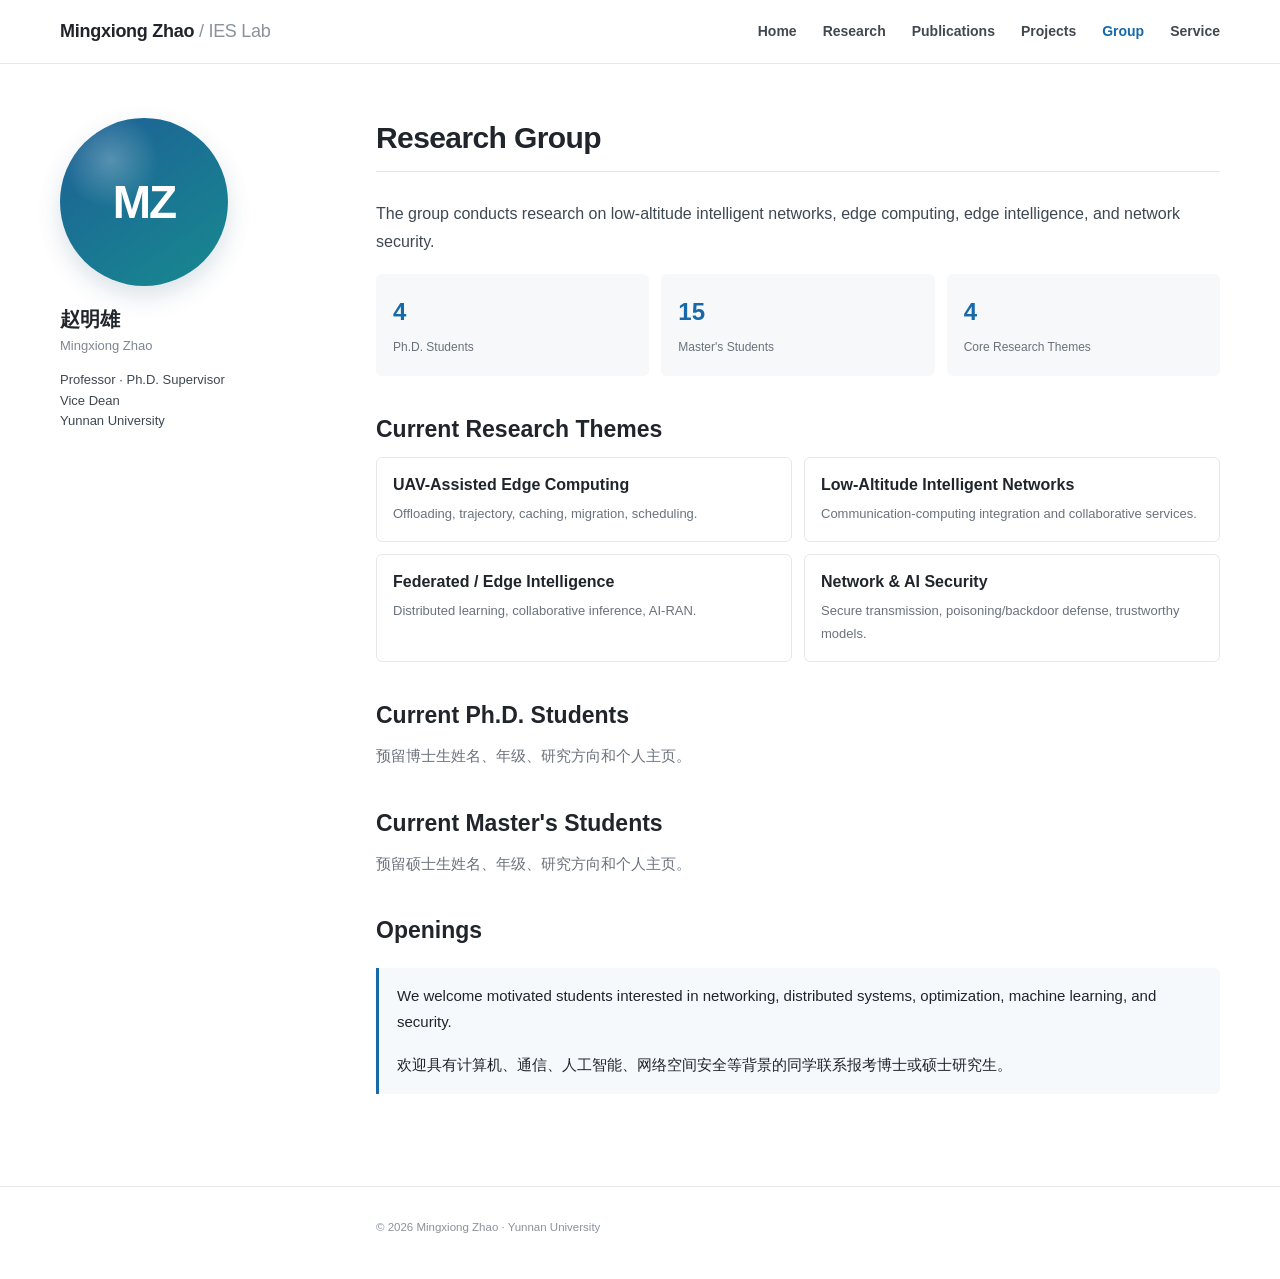
==== group/index.html @ 4dda2a2f "Add group page" ====
<!doctype html><html lang="zh-CN"><head><meta charset="utf-8"><meta name="viewport" content="width=device-width,initial-scale=1"><title>Group | Mingxiong Zhao</title><link rel="stylesheet" href="../assets/css/main.css"></head><body><header class="site-header"><div class="navbar"><a class="site-title" href="../index.html">Mingxiong Zhao <span>/ IES Lab</span></a><button class="menu-btn">☰</button><nav class="nav-links"><a href="../index.html">Home</a><a href="../research/">Research</a><a href="../publications/">Publications</a><a href="../projects/">Projects</a><a href="../group/" class="active">Group</a><a href="../service/">Service</a></nav></div></header><div class="layout"><aside class="sidebar"><div class="sidebar-inner"><div class="avatar">MZ</div><div><h2>赵明雄</h2><p class="name-en">Mingxiong Zhao</p><p class="role">Professor · Ph.D. Supervisor<br>Vice Dean<br>Yunnan University</p></div></div></aside><main class="content"><h1>Research Group</h1><p class="lead">The group conducts research on low-altitude intelligent networks, edge computing, edge intelligence, and network security.</p><div class="group-stats"><div class="group-stat"><strong>4</strong><span>Ph.D. Students</span></div><div class="group-stat"><strong>15</strong><span>Master's Students</span></div><div class="group-stat"><strong>4</strong><span>Core Research Themes</span></div></div><h2>Current Research Themes</h2><div class="topic-grid"><div class="topic-card"><h3>UAV-Assisted Edge Computing</h3><p>Offloading, trajectory, caching, migration, scheduling.</p></div><div class="topic-card"><h3>Low-Altitude Intelligent Networks</h3><p>Communication-computing integration and collaborative services.</p></div><div class="topic-card"><h3>Federated / Edge Intelligence</h3><p>Distributed learning, collaborative inference, AI-RAN.</p></div><div class="topic-card"><h3>Network & AI Security</h3><p>Secure transmission, poisoning/backdoor defense, trustworthy models.</p></div></div><h2>Current Ph.D. Students</h2><p class="muted">预留博士生姓名、年级、研究方向和个人主页。</p><h2>Current Master's Students</h2><p class="muted">预留硕士生姓名、年级、研究方向和个人主页。</p><h2>Openings</h2><div class="notice"><p>We welcome motivated students interested in networking, distributed systems, optimization, machine learning, and security.</p><p>欢迎具有计算机、通信、人工智能、网络空间安全等背景的同学联系报考博士或硕士研究生。</p></div></main></div><footer class="footer"><div class="footer-inner"><p>© 2026 Mingxiong Zhao · Yunnan University</p></div></footer><script src="../assets/js/main.js"></script></body></html>
---- assets/css/main.css ----
:root{--ink:#20252b;--muted:#69727c;--line:#e5e8eb;--paper:#fff;--wash:#f7f8fa;--accent:#1769aa;--accent2:#137f88;--navh:64px;--content:1160px;--side:250px}*{box-sizing:border-box}html{scroll-behavior:smooth}body{margin:0;color:var(--ink);background:var(--paper);font-family:-apple-system,BlinkMacSystemFont,"Segoe UI","Helvetica Neue","PingFang SC","Hiragino Sans GB","Microsoft YaHei",Arial,sans-serif;font-size:15px;line-height:1.75}a{color:var(--accent);text-decoration:none}a:hover{text-decoration:underline}.site-header{height:var(--navh);border-bottom:1px solid var(--line);background:rgba(255,255,255,.96);position:sticky;top:0;z-index:30;backdrop-filter:blur(10px)}.navbar{width:min(calc(100% - 36px),var(--content));height:100%;margin:0 auto;display:flex;align-items:center;justify-content:space-between;gap:24px}.site-title{color:var(--ink);font-size:18px;font-weight:700;letter-spacing:-.015em}.site-title:hover{text-decoration:none;color:var(--accent)}.site-title span{color:#8a939c;font-weight:500}.nav-links{display:flex;align-items:center;gap:26px}.nav-links a{color:#414950;font-size:14px;font-weight:550}.nav-links a.active{color:var(--accent);font-weight:700}.menu-btn{display:none;border:0;background:transparent;font-size:24px;cursor:pointer}.layout{width:min(calc(100% - 36px),var(--content));margin:0 auto;display:grid;grid-template-columns:var(--side) minmax(0,1fr);gap:66px;padding:54px 0 70px}.sidebar{position:relative}.sidebar-inner{position:sticky;top:calc(var(--navh) + 34px)}.avatar{width:168px;height:168px;border-radius:50%;display:grid;place-items:center;color:white;font-weight:750;font-size:46px;letter-spacing:-.04em;background:radial-gradient(circle at 30% 25%,rgba(255,255,255,.26),transparent 28%),linear-gradient(145deg,#1d5f96,#178a8f);box-shadow:0 10px 25px rgba(25,73,110,.16)}.sidebar h2{margin:20px 0 0;font-size:20px;line-height:1.35}.sidebar .name-en{margin:2px 0 12px;color:#7d8791;font-size:13px}.sidebar .role{margin:0;color:#3e4851;font-size:13px;line-height:1.6}.sidebar-meta{margin-top:18px;padding-top:15px;border-top:1px solid var(--line)}.meta-row{display:flex;gap:9px;margin:8px 0;color:#59636d;font-size:12px}.meta-label{min-width:20px;color:#9aa2aa}.sidebar-links{margin-top:18px;display:flex;flex-direction:column;gap:7px}.sidebar-links a{font-size:12.5px}.content{min-width:0}.content h1{margin:0 0 28px;padding-bottom:14px;border-bottom:1px solid var(--line);font-size:30px;line-height:1.3;letter-spacing:-.02em}.content h2{margin:38px 0 12px;font-size:23px;line-height:1.35}.content h3{margin:28px 0 8px;font-size:18px;line-height:1.4}.content p{margin:0 0 17px}.lead{font-size:16px;color:#3f4851}.muted{color:var(--muted)}.rule{border:0;border-top:1px solid var(--line);margin:28px 0}.notice{border-left:3px solid var(--accent);background:#f5f9fc;padding:15px 18px;margin:22px 0;border-radius:0 6px 6px 0}.notice p:last-child{margin-bottom:0}.interests{padding-left:22px}.interests li{margin:6px 0}.quick-stats{display:grid;grid-template-columns:repeat(4,1fr);gap:12px;margin:26px 0 30px}.stat{border:1px solid var(--line);border-radius:7px;padding:16px 14px;background:#fbfcfd}.stat strong{display:block;font-size:25px;line-height:1.15;color:#315f7f}.stat span{display:block;margin-top:5px;color:var(--muted);font-size:11.5px}.research-block{display:grid;grid-template-columns:72px 1fr;gap:18px;padding:22px 0;border-bottom:1px solid var(--line)}.research-no{width:54px;height:54px;border-radius:50%;display:grid;place-items:center;border:1px solid #ced8e0;color:var(--accent);font-weight:700}.research-block h2{margin:0 0 7px;font-size:21px}.research-block p:last-child{margin-bottom:0}.pub-toc{padding:14px 18px;background:var(--wash);border:1px solid var(--line);border-radius:6px;margin:18px 0 28px}.pub-toc strong{display:block;margin-bottom:5px}.pub-toc a{margin-right:14px;font-size:13px}.pub-list{padding-left:20px}.pub-list li{margin:0 0 15px;padding-left:4px}.pub-title{font-weight:650;color:#242b31}.badge{display:inline-block;margin-left:6px;padding:1px 6px;border-radius:4px;background:#edf5fa;color:#23628c;font-size:10px;font-weight:750;vertical-align:1px}.year-title{font-size:18px!important;margin-top:28px!important;color:#37404a}.project{display:grid;grid-template-columns:120px 1fr;gap:16px;padding:19px 0;border-bottom:1px solid var(--line)}.project .date{color:#66727d;font-size:13px;font-weight:650}.project h3{margin:0 0 5px;font-size:17px}.project p{margin:0;color:#5c6670}.group-stats{display:grid;grid-template-columns:repeat(3,1fr);gap:12px;margin:18px 0 28px}.group-stat{background:var(--wash);border-radius:6px;padding:17px}.group-stat strong{display:block;font-size:24px;color:var(--accent)}.group-stat span{font-size:12px;color:var(--muted)}.topic-grid{display:grid;grid-template-columns:repeat(2,1fr);gap:12px}.topic-card{border:1px solid var(--line);border-radius:6px;padding:16px}.topic-card h3{margin:0 0 6px;font-size:16px}.topic-card p{margin:0;font-size:13px;color:var(--muted)}.service-list{padding-left:20px}.service-list li{margin-bottom:9px}.footer{border-top:1px solid var(--line);padding:28px 0 40px;color:#8a9299;font-size:11.5px}.footer-inner{width:min(calc(100% - 36px),var(--content));margin:0 auto;padding-left:calc(var(--side) + 66px)}.footer p{margin:2px 0}.smallcaps{font-size:11px;letter-spacing:.12em;text-transform:uppercase;color:#8b949c}.highlight-box{margin:24px 0;padding:20px;border:1px solid #dbe5ea;background:#fbfdfe;border-radius:7px}.highlight-box h3{margin:0 0 8px}@media(max-width:900px){.layout{grid-template-columns:1fr;gap:30px;padding-top:32px}.sidebar-inner{position:static;display:grid;grid-template-columns:110px 1fr;column-gap:20px}.avatar{width:110px;height:110px;font-size:32px}.sidebar h2{margin-top:6px}.sidebar-meta,.sidebar-links{grid-column:1/-1}.quick-stats{grid-template-columns:repeat(2,1fr)}.footer-inner{padding-left:0}}@media(max-width:720px){:root{--navh:58px}.menu-btn{display:block}.nav-links{display:none;position:absolute;top:var(--navh);left:0;right:0;flex-direction:column;align-items:flex-start;gap:0;padding:10px 18px 16px;background:white;border-bottom:1px solid var(--line)}.nav-links.open{display:flex}.nav-links a{width:100%;padding:8px 0}.site-title{font-size:16px}.layout{width:min(calc(100% - 28px),var(--content))}.content h1{font-size:27px}.research-block,.project{grid-template-columns:1fr}.topic-grid,.group-stats{grid-template-columns:1fr}}
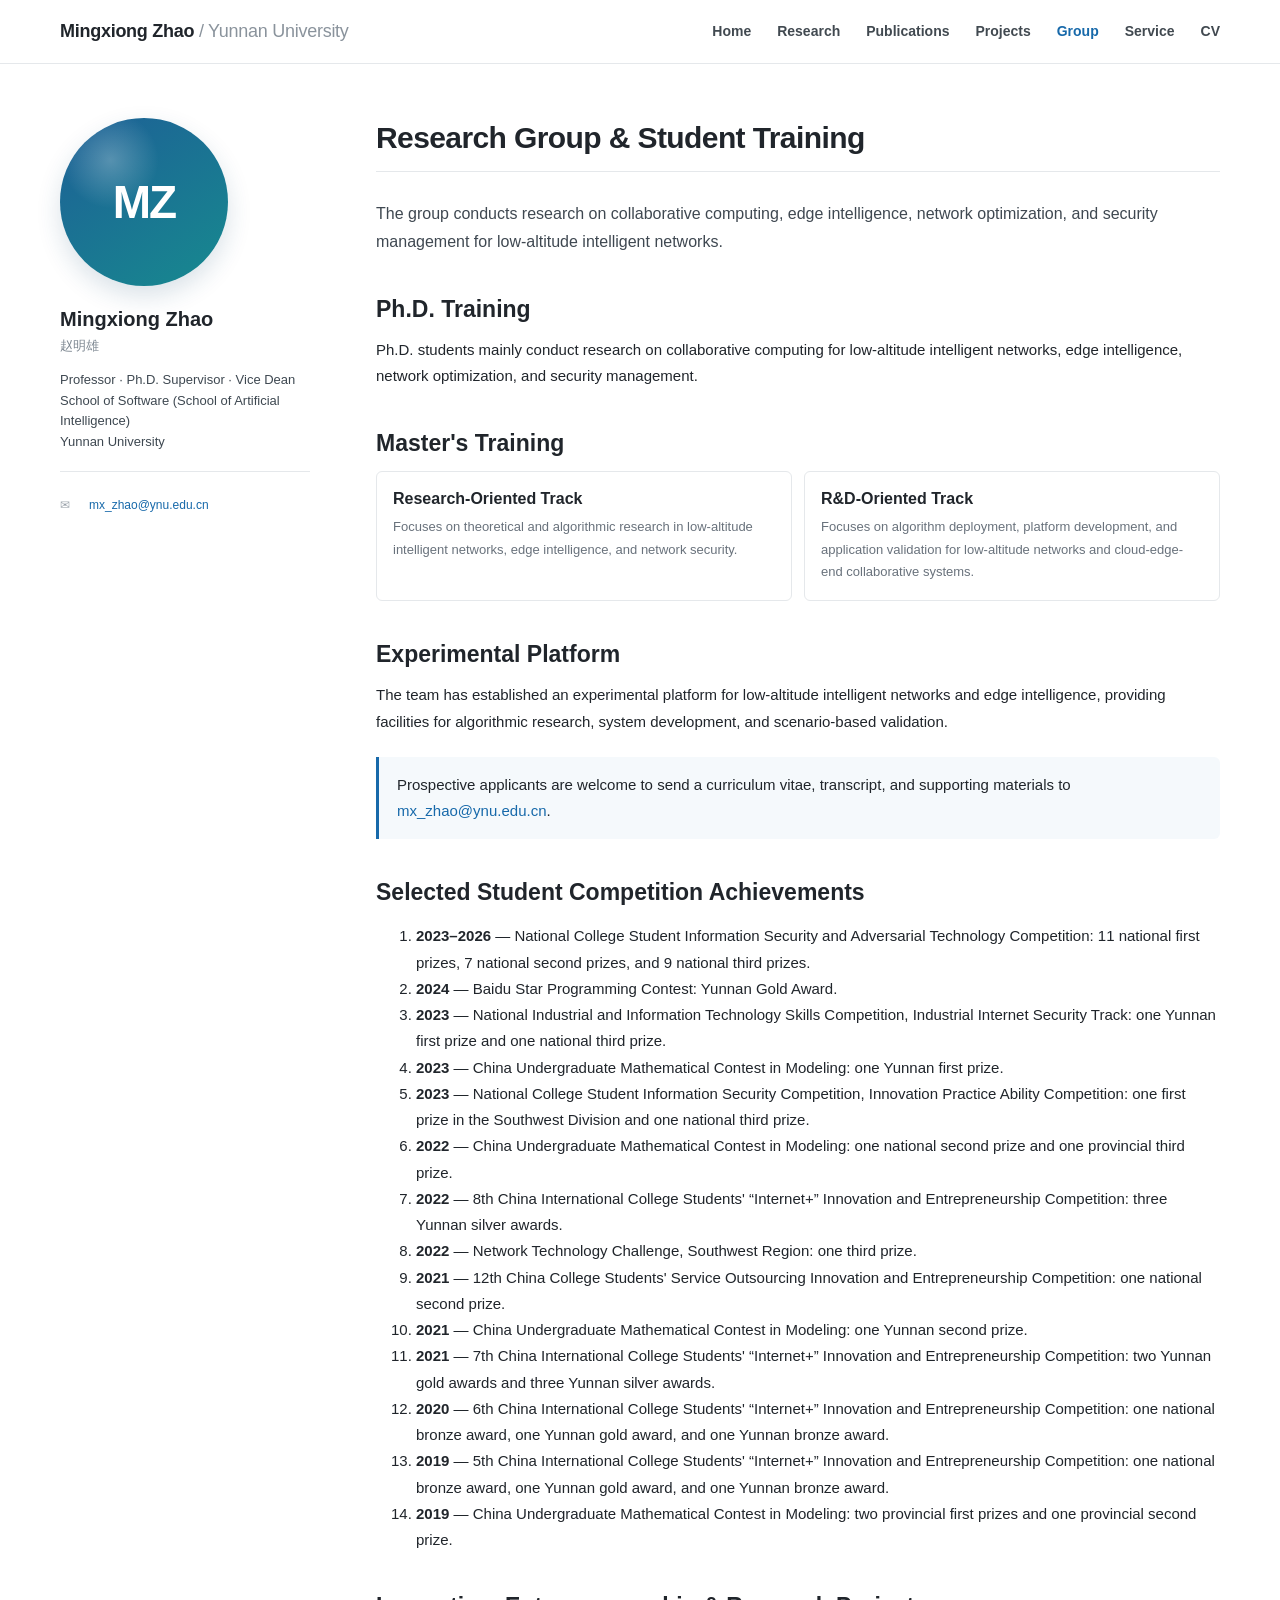
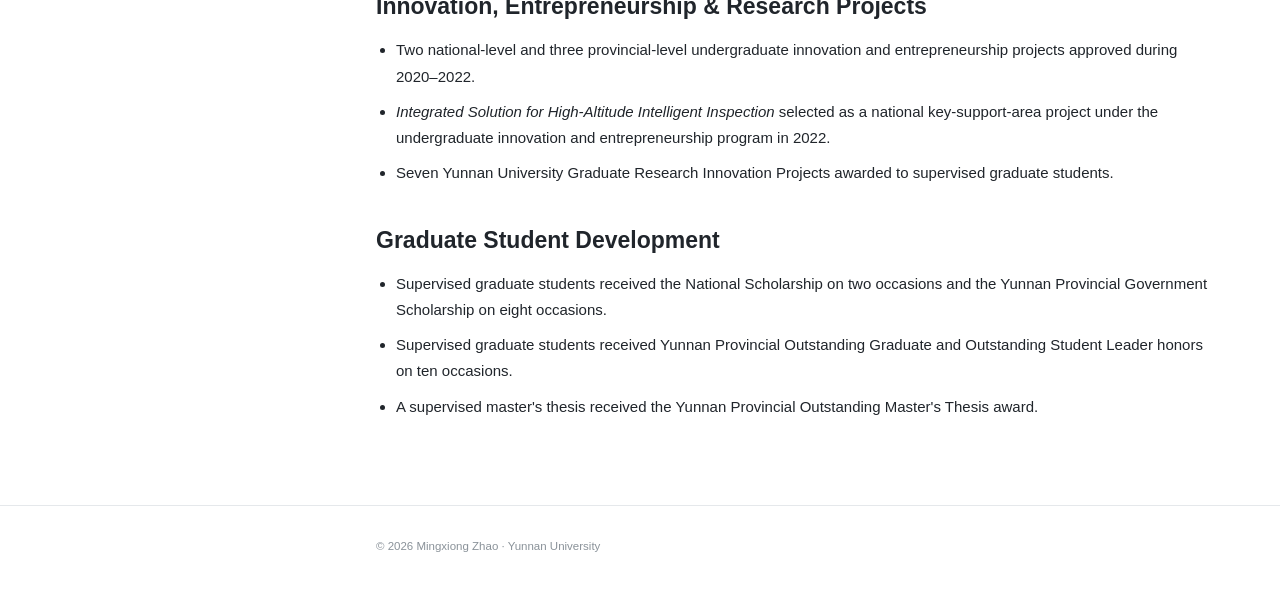
==== commit a3737e98: "Translate student training and achievements from CV" ====
--- a/group/index.html
+++ b/group/index.html
@@ -1 +1 @@
-<!doctype html><html lang="zh-CN"><head><meta charset="utf-8"><meta name="viewport" content="width=device-width,initial-scale=1"><title>Group | Mingxiong Zhao</title><link rel="stylesheet" href="../assets/css/main.css"></head><body><header class="site-header"><div class="navbar"><a class="site-title" href="../index.html">Mingxiong Zhao <span>/ IES Lab</span></a><button class="menu-btn">☰</button><nav class="nav-links"><a href="../index.html">Home</a><a href="../research/">Research</a><a href="../publications/">Publications</a><a href="../projects/">Projects</a><a href="../group/" class="active">Group</a><a href="../service/">Service</a></nav></div></header><div class="layout"><aside class="sidebar"><div class="sidebar-inner"><div class="avatar">MZ</div><div><h2>赵明雄</h2><p class="name-en">Mingxiong Zhao</p><p class="role">Professor · Ph.D. Supervisor<br>Vice Dean<br>Yunnan University</p></div></div></aside><main class="content"><h1>Research Group</h1><p class="lead">The group conducts research on low-altitude intelligent networks, edge computing, edge intelligence, and network security.</p><div class="group-stats"><div class="group-stat"><strong>4</strong><span>Ph.D. Students</span></div><div class="group-stat"><strong>15</strong><span>Master's Students</span></div><div class="group-stat"><strong>4</strong><span>Core Research Themes</span></div></div><h2>Current Research Themes</h2><div class="topic-grid"><div class="topic-card"><h3>UAV-Assisted Edge Computing</h3><p>Offloading, trajectory, caching, migration, scheduling.</p></div><div class="topic-card"><h3>Low-Altitude Intelligent Networks</h3><p>Communication-computing integration and collaborative services.</p></div><div class="topic-card"><h3>Federated / Edge Intelligence</h3><p>Distributed learning, collaborative inference, AI-RAN.</p></div><div class="topic-card"><h3>Network & AI Security</h3><p>Secure transmission, poisoning/backdoor defense, trustworthy models.</p></div></div><h2>Current Ph.D. Students</h2><p class="muted">预留博士生姓名、年级、研究方向和个人主页。</p><h2>Current Master's Students</h2><p class="muted">预留硕士生姓名、年级、研究方向和个人主页。</p><h2>Openings</h2><div class="notice"><p>We welcome motivated students interested in networking, distributed systems, optimization, machine learning, and security.</p><p>欢迎具有计算机、通信、人工智能、网络空间安全等背景的同学联系报考博士或硕士研究生。</p></div></main></div><footer class="footer"><div class="footer-inner"><p>© 2026 Mingxiong Zhao · Yunnan University</p></div></footer><script src="../assets/js/main.js"></script></body></html>+<!doctype html><html lang="en"><head><meta charset="utf-8"><meta name="viewport" content="width=device-width,initial-scale=1"><meta name="description" content="Research group, student training, and student achievements supervised by Mingxiong Zhao."><title>Group | Mingxiong Zhao</title><link rel="stylesheet" href="../assets/css/main.css"></head><body><header class="site-header"><div class="navbar"><a class="site-title" href="../index.html">Mingxiong Zhao <span>/ Yunnan University</span></a><button class="menu-btn" aria-label="Toggle navigation" aria-expanded="false">☰</button><nav class="nav-links"><a href="../index.html">Home</a><a href="../research/">Research</a><a href="../publications/">Publications</a><a href="../projects/">Projects</a><a href="../group/" class="active">Group</a><a href="../service/">Service</a><a href="../cv/">CV</a></nav></div></header><div class="layout"><aside class="sidebar"><div class="sidebar-inner"><div class="avatar">MZ</div><div><h2>Mingxiong Zhao</h2><p class="name-en">赵明雄</p><p class="role">Professor · Ph.D. Supervisor · Vice Dean<br>School of Software (School of Artificial Intelligence)<br>Yunnan University</p></div><div class="sidebar-meta"><div class="meta-row"><span class="meta-label">✉</span><span><a href="mailto:mx_zhao@ynu.edu.cn">mx_zhao@ynu.edu.cn</a></span></div></div></div></aside><main class="content"><h1>Research Group & Student Training</h1><p class="lead">The group conducts research on collaborative computing, edge intelligence, network optimization, and security management for low-altitude intelligent networks.</p><h2>Ph.D. Training</h2><p>Ph.D. students mainly conduct research on collaborative computing for low-altitude intelligent networks, edge intelligence, network optimization, and security management.</p><h2>Master's Training</h2><div class="topic-grid"><div class="topic-card"><h3>Research-Oriented Track</h3><p>Focuses on theoretical and algorithmic research in low-altitude intelligent networks, edge intelligence, and network security.</p></div><div class="topic-card"><h3>R&D-Oriented Track</h3><p>Focuses on algorithm deployment, platform development, and application validation for low-altitude networks and cloud-edge-end collaborative systems.</p></div></div><h2>Experimental Platform</h2><p>The team has established an experimental platform for low-altitude intelligent networks and edge intelligence, providing facilities for algorithmic research, system development, and scenario-based validation.</p><div class="notice"><p>Prospective applicants are welcome to send a curriculum vitae, transcript, and supporting materials to <a href="mailto:mx_zhao@ynu.edu.cn">mx_zhao@ynu.edu.cn</a>.</p></div><h2>Selected Student Competition Achievements</h2><ol class="achievement-list"><li><strong>2023–2026</strong> — National College Student Information Security and Adversarial Technology Competition: 11 national first prizes, 7 national second prizes, and 9 national third prizes.</li><li><strong>2024</strong> — Baidu Star Programming Contest: Yunnan Gold Award.</li><li><strong>2023</strong> — National Industrial and Information Technology Skills Competition, Industrial Internet Security Track: one Yunnan first prize and one national third prize.</li><li><strong>2023</strong> — China Undergraduate Mathematical Contest in Modeling: one Yunnan first prize.</li><li><strong>2023</strong> — National College Student Information Security Competition, Innovation Practice Ability Competition: one first prize in the Southwest Division and one national third prize.</li><li><strong>2022</strong> — China Undergraduate Mathematical Contest in Modeling: one national second prize and one provincial third prize.</li><li><strong>2022</strong> — 8th China International College Students' “Internet+” Innovation and Entrepreneurship Competition: three Yunnan silver awards.</li><li><strong>2022</strong> — Network Technology Challenge, Southwest Region: one third prize.</li><li><strong>2021</strong> — 12th China College Students' Service Outsourcing Innovation and Entrepreneurship Competition: one national second prize.</li><li><strong>2021</strong> — China Undergraduate Mathematical Contest in Modeling: one Yunnan second prize.</li><li><strong>2021</strong> — 7th China International College Students' “Internet+” Innovation and Entrepreneurship Competition: two Yunnan gold awards and three Yunnan silver awards.</li><li><strong>2020</strong> — 6th China International College Students' “Internet+” Innovation and Entrepreneurship Competition: one national bronze award, one Yunnan gold award, and one Yunnan bronze award.</li><li><strong>2019</strong> — 5th China International College Students' “Internet+” Innovation and Entrepreneurship Competition: one national bronze award, one Yunnan gold award, and one Yunnan bronze award.</li><li><strong>2019</strong> — China Undergraduate Mathematical Contest in Modeling: two provincial first prizes and one provincial second prize.</li></ol><h2>Innovation, Entrepreneurship & Research Projects</h2><ul class="service-list"><li>Two national-level and three provincial-level undergraduate innovation and entrepreneurship projects approved during 2020–2022.</li><li><em>Integrated Solution for High-Altitude Intelligent Inspection</em> selected as a national key-support-area project under the undergraduate innovation and entrepreneurship program in 2022.</li><li>Seven Yunnan University Graduate Research Innovation Projects awarded to supervised graduate students.</li></ul><h2>Graduate Student Development</h2><ul class="service-list"><li>Supervised graduate students received the National Scholarship on two occasions and the Yunnan Provincial Government Scholarship on eight occasions.</li><li>Supervised graduate students received Yunnan Provincial Outstanding Graduate and Outstanding Student Leader honors on ten occasions.</li><li>A supervised master's thesis received the Yunnan Provincial Outstanding Master's Thesis award.</li></ul></main></div><footer class="footer"><div class="footer-inner"><p>© 2026 Mingxiong Zhao · Yunnan University</p></div></footer><script src="../assets/js/main.js"></script></body></html>
